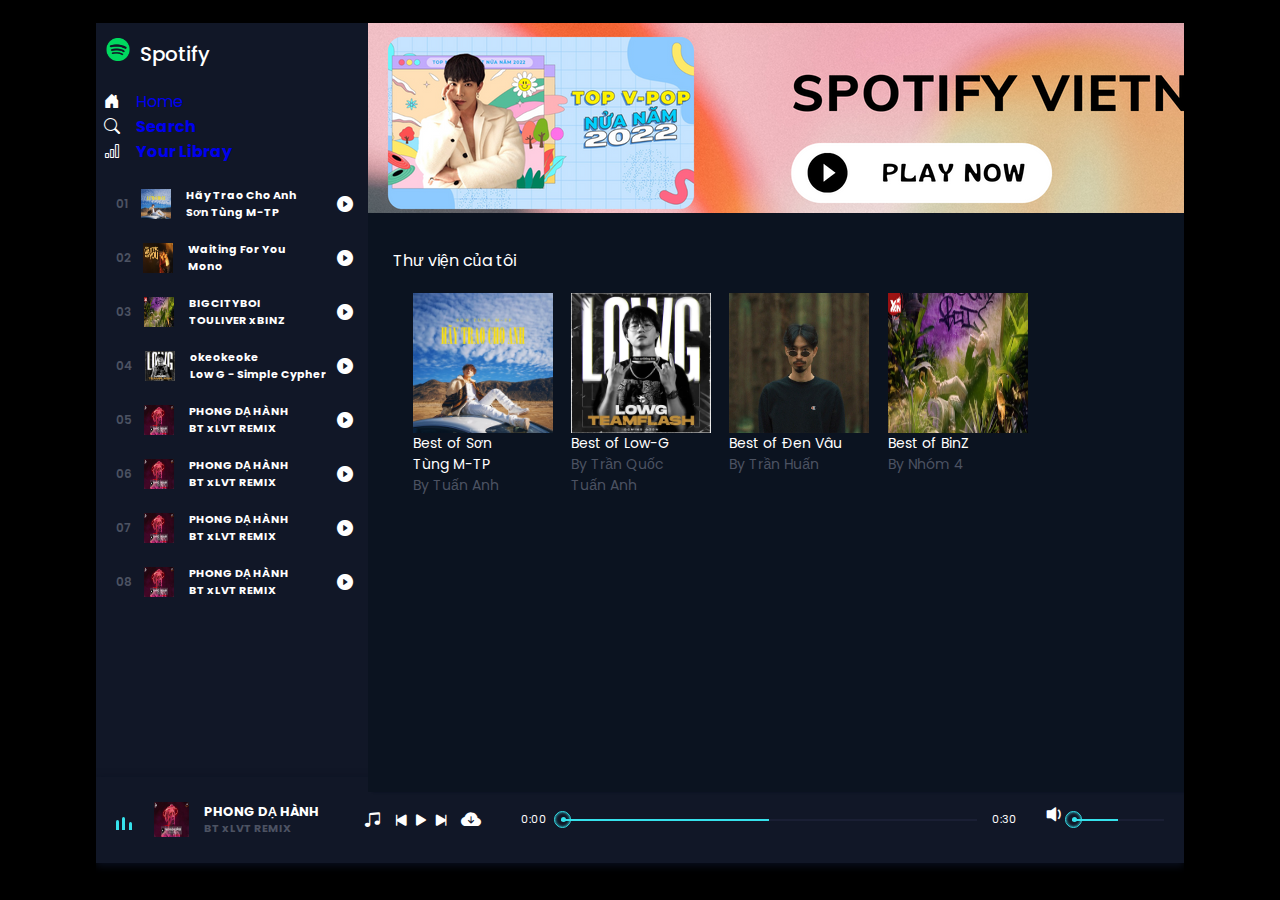
==== thuvien.html @ 633dd941 "Add files via upload" ====
<html lang="">
    <head>  
    <meta charset="UTF-8">
    <meta name="viewport" content="width=device-width, initial-scale=1.0">
    <meta http-equiv="X-UA-Compatible" content="IE=edge">

    <link rel="preconnect" href="https://fonts.googleapis.com">
    <link rel="preconnect" href="https://fonts.gstatic.com" crossorigin>
    <link rel="stylesheet" href="https://cdn.jsdelivr.net/npm/bootstrap-icons@1.8.3/font/bootstrap-icons.css">
    <link rel="preconnect" href="https://fonts.googleapis.com">
    <link rel="preconnect" href="https://fonts.gstatic.com" crossorigin>
    <link href="https://fonts.googleapis.com/css2?family=Poppins:ital,wght@0,300;0,500;0,600;1,200;1,400;1,500&display=swap" rel="stylesheet">
    <link rel="stylesheet" href="./thuvien.css">
    <title>Music App</title>
    </head>
 <body>
    <header>
        <div class="menu_side">
            <h1><img src="img/home.png" alt="">Spotify</h1>   
            <div class="Spotify Free">
                <h4 class="active"></h4><span></span>&ensp;<i class="bi bi-house-door-fill"></i><a href="baitaplon1.html">&emsp;Home</a></h4>
            </br>
                <h4><span></span>&ensp;<i class="bi bi-search"></i><a href="timkiem.html">&emsp;Search</a></h4>
                <h4><span></span>&ensp;<i class="bi bi-bar-chart"></i><a href="thuvien.html">&emsp;Your Libray</a></h4>

            </div> 
            <div class="menu_song">
                <li class="songItem">
                    <span>01&emsp;</span>
                    <img src="img/1.jpg" alt=""> 
                    <h5> Hãy Trao Cho Anh <br><div class="subtitle">Sơn Tùng M-TP</div>
                    </h5>
                    <i class="bi playlistPlay bi-play-circle-fill" id="1"></i>
                </li>
    
                <li class="songItem">
                    <span>02&emsp;</span>
                    <img src="img/maxresdefault.jpg" alt=""> 
                    <h5> Waiting For You<br><div class="subtitle">Mono</div>
                    </h5>
                    <i class="bi playlistPlay bi-play-circle-fill" id="2"></i>
                </li>

                <li class="songItem">
                    <span>03&emsp;</span>
                    <img src="img/img/3.jpg" alt=""> 
                    <h5> BIGCITYBOI <br><div class="subtitle">TOULIVER x BINZ</div>
                    </h5>
                    <i class="bi playlistPlay bi-play-circle-fill" id="3"></i>
                </li>

                <li class="songItem">
                    <span>04&emsp;</span>
                    <img src="img/4.jpg" alt=""> 
                    <h5>  okeokeoke <br><div class="subtitle">Low G - Simple Cypher</div>
                    </h5>
                    <i class="bi playlistPlay bi-play-circle-fill" id="4"></i>
                </li>

                <li class="songItem">
                    <span>05&emsp;</span>
                    <img src="img/maxresdefault (1).jpg" alt=""> 
                    <h5> PHONG DẠ HÀNH <br><div class="subtitle">BT x LVT REMIX</div>
                    </h5>
                    <i class="bi playlistPlay bi-play-circle-fill" id="5"></i>
                </li>
                
                <li class="songItem">
                    <span>06&emsp;</span>
                    <img src="img/maxresdefault (1).jpg" alt=""> 
                    <h5> PHONG DẠ HÀNH <br><div class="subtitle">BT x LVT REMIX</div>
                    </h5>
                    <i class="bi playlistPlay bi-play-circle-fill" id="6"></i>
                </li>

                <li class="songItem">
                    <span>07&emsp;</span>
                    <img src="img/maxresdefault (1).jpg" alt=""> 
                    <h5> PHONG DẠ HÀNH <br><div class="subtitle">BT x LVT REMIX</div>
                    </h5>
                    <i class="bi playlistPlay bi-play-circle-fill" id="7"></i>
                </li>

                <li class="songItem">
                    <span>08&emsp;</span>
                    <img src="img/maxresdefault (1).jpg" alt=""> 
                    <h5> PHONG DẠ HÀNH <br><div class="subtitle">BT x LVT REMIX</div>
                    </h5>
                    <i class="bi playlistPlay bi-play-circle-fill" id="8"></i>
                </li>
                <li class="songItem">
                    <span>09&emsp;</span>
                    <img src="img/maxresdefault (1).jpg" alt=""> 
                    <h5> PHONG DẠ HÀNH <br><div class="subtitle">BT x LVT REMIX</div>
                    </h5>
                    <i class="bi playlistPlay bi-play-circle-fill" id="9"></i>
                </li>
                <li class="songItem">
                    <span>10&emsp;</span>
                    <img src="img/maxresdefault (1).jpg" alt=""> 
                    <h5> PHONG DẠ HÀNH <br><div class="subtitle">BT x LVT REMIX</div>
                    </h5>
                    <i class="bi playlistPlay bi-play-circle-fill" id="10"></i>
                </li>
                <li class="songItem">
                    <span>11&emsp;</span>
                    <img src="img/maxresdefault (1).jpg" alt=""> 
                    <h5> PHONG DẠ HÀNH <br><div class="subtitle">BT x LVT REMIX</div>
                    </h5>
                    <i class="bi playlistPlay bi-play-circle-fill" id="11"></i>
                </li>
                <li class="songItem">
                    <span>12&emsp;</span>
                    <img src="img/maxresdefault (1).jpg" alt=""> 
                    <h5> PHONG DẠ HÀNH <br><div class="subtitle">BT x LVT REMIX</div>
                    </h5>
                    <i class="bi playlistPlay bi-play-circle-fill" id="12"></i>
                </li>
                <li class="songItem">
                    <span>13&emsp;</span>
                    <img src="img/maxresdefault (1).jpg" alt=""> 
                    <h5> PHONG DẠ HÀNH <br><div class="subtitle">BT x LVT REMIX</div>
                    </h5>
                    <i class="bi playlistPlay bi-play-circle-fill" id="13"></i>
                </li>
                <li class="songItem">
                    <span>14&emsp;</span>
                    <img src="img/maxresdefault (1).jpg" alt=""> 
                    <h5> PHONG DẠ HÀNH <br><div class="subtitle">BT x LVT REMIX</div>
                    </h5>
                    <i class="bi playlistPlay bi-play-circle-fill" id="14"></i>
                </li>
                  <li class="songItem">
                    <span>15&emsp;</span>
                    <img src="img/maxresdefault (1).jpg" alt=""> 
                    <h5> PHONG DẠ HÀNH <br><div class="subtitle">BT x LVT REMIX</div>
                    </h5>
                    <i class="bi playlistPlay bi-play-circle-fill" id="15"></i>
                </li>
            </div>

        </div>
        <div class="song_side">
            <br><br><br><br><br><br><br><br><br>
            <div id="mylibrary">
            <p>Thư viện của tôi</p>
            <div id="bai1">
                <img src="Hay-Trao-Cho-Anh.jpg">
                <p>Best of Sơn Tùng M-TP</p>
                <span>By Tuấn Anh</span>
        </div>
        <div id="bai2">
            <img src="img/4.jpg">
            <p>Best of Low-G</p>
            <span>By Trần Quốc Tuấn Anh</span>
    </div>
    <div id="bai3">
        <img src="img/denvau.png">
        <p>Best of Đen Vâu</p>
        <span>By Trần Huấn</span>
</div>
<div id="bai4">
    <img src="img/img/3.jpg">
    <p>Best of BinZ</p>
    <span>By Nhóm 4</span>
</div>
        </div>
        </div>
        <div class="master_play">
            <div class="wave">
                <div class="wave1"></div>
                <div class="wave1"></div>
                <div class="wave1"></div> 
            </div>
            <img src="img/maxresdefault (1).jpg"alt=""id="poster_master_play">
            <h5 id="title">
                PHONG DẠ HÀNH
                <div class="subtitle">BT x LVT REMIX</div>
            </h5>
               <div class="icon">
                   <i class="bi shuffle bi-music-note-beamed">next</i>
                   <i class="bi bi-skip-start-fill"></i>
                   <i class="bi bi-play-fill"></i>
                   <i class="bi bi-skip-end-fill"></i>
                   <i class="bi bi-cloud-arrow-down-fill" id="download_music"></i>
               </div>
               <span id="currentStart">0:00</span> 
               <div class="bar">
                <input type="range" name="" id="seek" min="0"max="100">
                <div class="bar2" id="bar2"></div>
                <div class="dot"></div>
               </div>   
               <span id="currentEnd">0:30</span> 
               <div class="vol">
                <i class="bi bi-volume-down-fill" id="vol_icon"></i>
                <input type="range"min="0"max="100"id="vol">
                <div class="bar2" id="bar2"></div>
                <div class="vol_bar"></div>
                <div class="dot"id="vol_dot"></div>

               </div>   
        </div>  
    </header>
    <script src="baitaplon1.js"></script>

 </body>
</html>
---- thuvien.css ----
*{
    padding:0%;
    margin: 0%;
    box-sizing: border-box;

}
/* Tao nen gia dien */
body{
    font-family: 'Poppins',sans-serif ;
    width: 100%;
    height: 100vh;
    background-color: #000000;
    /* Su dung 2 lenh cuoi can chinh khung giua */
    display: grid;
    place-items: center ;
}
/* Tao khung */
header{
    position: relative;
    width: 85%;
    height: 95%;
   /* border: 1px solid #fff ;*/
    display: flex;
    flex-wrap: wrap;
    overflow: hidden;
}
header .menu_side,
.song_side{
    width: 25%;
    height: 90%;
    /*border: 1px solid #fff;*/
    background-color: #111727;
    box-shadow: 5px 0px 2px #090f1f;
    color: #fff;
}
header .song_side{
    width: 75%;
    background-color: #0b1320;
}
header .master_play{
    width:100%;
    height: 10%;
    /*border: 1px solid #fff ; */
    background-color: #111727;
    box-shadow: 0px 3px 8px #090f1f;
    margin-top: -30px;
}
header .menu_side h1{
    font-size: 20px;
    margin: 15px 0px 20px;
    font-weight: 500;
}
header .menu_side .playlist{
    margin: 40px 0px 0px 20px;
}
header .menu_side .playlist h1{
    font-size: 14px ;
    font-weight: 400;
    padding-bottom: 10px;   
    color: #4c5262;
    cursor: pointer;
    display: flex;
    align-items: center;
    transition: .3s linear;
}
header .menu_side .playlist h4:hover{
    color: #fff;
}
header .menu_side .playlist h4 span{
   position: relative;
   margin-right: 35px;
}

header .menu_side .playlist h4 span::before{
    content:'';
    position:absolute;
    width:4px;
    height:4px;
    border: 2px solid #4c5262;
    border-radius: 50%;
    top: -4px;
    transition: .3s linear;    
}
header .menu_side .playlist h4:hover span::before{
   border: 2px  solid #fff;
 }
header .menu_side .playlist h4.bi{
   display: none ;
}
header .menu_side .playlist .active{
    display: #36e2ec;
}
header .menu_side .playlist .active span{
    display: none ;
}
header .menu_side .playlist .active .bi{
    display: flex;
    margin-right: 20px;
}
header .menu_side .menu_song{
    width: 100%;
    height: 420px;
    /*border: 1px solid #fff;*/
    margin-top: 18px;
    overflow: auto;
}
header .menu_side .menu_song::-webkit-scrollbar{
    display: none ;
}

header .menu_side .menu_song  li{
   list-style-type: none;
   position:relative;
   padding: 5px 0px 5px 20px;   
   display: flex;
   align-items:center;
   margin-bottom: 10px;
   cursor: pointer;
   transition: .3s linear;
}
header .menu_side .menu_song li:hover{
   background:  rgb(105, 105 , 105, .1 );
 }  
header .menu_side .menu_song li span{
  font-size: 12px  ;
  font-weight:  600;
  color: #4c5262;
}
header .menu_side .menu_song li img{
    width: 30px;
    height:30px
}  
header .menu_side .menu_song li  h5{
    font-size: 11px;
    margin-left: 15px;
    width: 170px;
   /* border: 1px solid #fff;*/
    overflow: hidden;
    text-overflow: ellipsis;
    white-space: nowrap;
}  
header .menu_side .menu_song li  h5.subtitle{
  font-size: 9px;
  color: #4c5262;

} 
header .menu_side .menu_song li  .bi{
  position: absolute;
    right: 15px;
  } 

a{

    text-decoration: none;
}

header .master_play{
    display:flex ;
    align-items: center;
    padding: 0px 20px;
} 

header .master_play .wave{
    width: 30px;
    height: 30px;
   /* border: 1px solid #fff;*/
    padding-bottom: 5px;
    display: flex;
    align-items: flex-end;
    margin-right: 10px;
} 
h1 img{
    width: 44px;
}

header .master_play .wave .wave1{
   width: 3px;
   height: 10px;
   background:#36e2ec;
   margin-right: 3px;
   border-radius: 10px 10px 0px 0px;
   animation:unset;

} 
header .master_play .wave .wave1:nth-child(2){
    height: 13px;
    margin-right: 3.5px;
    animation-delay: .4s;
} 
header .master_play .wave .wave1:nth-child(3){
    height: 8px;
    animation-delay: .8s;
} 

/*javascript classes*/

header .master_play .active1.wave1{
  animation:  wave .5 linear infinite;
} 

header .master_play .active1 .wave1:nth-child(2){
    animation-delay: .4s;
} 
header .master_play .active1 .wave1:nth-child(3){
    animation-delay: .8s;
} 

@keyframes wave{
    0%{
         height: 10px;
    }
    50%{
        height: 15px;
    }
    100%{
        height: 10px;
    }
}
header .master_play img{
    width: 35px;
    height: 35px;
}
header .master_play h5{
   width: 130px;
  /* border: 1px solid #fff;*/
   margin-left: 15px; 
   color: #fff;
   line-height: 17px;
   overflow: hidden;
   text-overflow: ellipsis;
   white-space: nowrap;
   font-size: 13px;
}
header .master_play h5 .subtitle{
    font-size: 11px;
    color: #4c5262;
    width: 100%;
    overflow: hidden;
    text-overflow: ellipsis;
    white-space: nowrap;
    
}
header .master_play .icon{
    font-size: 20px;
    color: #fff;
    margin: 0px 20px 0px 40px;
    outline: none;
    display: flex;
    align-items: center;  
}
header .master_play .icon .bi{
 cursor: pointer;
 outline: none; 
}
header .master_play .icon .shuffle{
    font-size: 17px;
    margin-right: 10px;
    width: 17.5px;
    overflow: hidden;
    display: flex;
    align-items: center;   
}
header .master_play .icon #download_music{
     font-size: 20px;
     margin-left: 10px;
}
header .master_play .icon .bi.wave1:nth-child(3){
    border: 1px solid rgb(105, 105 , 105, .1 );
    border-radius: 50%;
    padding: 1px 5px 0px 7px;
    margin: 0px 5px;
}
header .master_play span{
    color: #fff;
    width: 32px;
    /*border: 1px solid #fff;*/
    font-size: 11px;
    font-weight: 400;
}
header .master_play #currentStart{
   margin: 0px 0px 0px 20px;
}
header .master_play .bar{
    position: relative;
    width: 43%;
    height: 2px;
    background: rgb(105, 105 , 170, .1 );
    margin: 0px 15px 0px 10px ;
 }
 header .master_play .bar .bar2{
   position: absolute;
   background: #36e2ec;
   width: 50%;
   height: 100%;
   top:0;
   transition: 1s linear ;
 }
 header .master_play .bar .dot{
   position: absolute;
   width: 5px;
   height: 5px;
   background: #36e2ec;
   border-radius: 50%;
   left: 0%;
   top: -1.5px;
   transition: 1s linear;
}
header .master_play .bar .dot::before{
   content: '';
   position: absolute;
   width: 15px;
   height: 15px;
   border: 1px solid #36e2ec;
   border-radius: 50%;
   left: -7px;
   top: -6.5px;
   box-shadow: inset 0px 0px 3px #36e2ec;
}
header .master_play .bar input{
    position: absolute;
    width: 100%;
    top: -7px;
    left: 0px;
    cursor: pointer;
    z-index: 99999999999999999999999999999999999999999;
    /*transition:  3s linear;*/
    opacity: 0;
 }
header .master_play .vol{
    position: relative;
    width: 100px;
    height: 2px;
    background: rgb(105, 105 , 170, .1 ); 
    margin-left: 50px; 
}
header .master_play .vol .bi{
   position: relative;
   color: #fff;
   font-size: 25px;
   top: -17px;
   left: -30px;
}
header .master_play .vol input{
    position:absolute;
    width: 100%;
    top: -6px;
    left: 0;
    cursor: pointer;
    z-index: 999999999999999999999999999999999999;
    opacity: 0;
}
header .master_play .vol .vol_bar{
   position:absolute;
   background: #36e2ec;
   width: 50%;
   height: 100%;
   top: 0;
   transition: 1s linear
}
header .master_play .vol .dot{
    position: absolute;
    width: 5px;
    height: 5px;
    background: #36e2ec;
    border-radius: 50%;
    left: 0%;
    top: -1.5px;
    transition: 1s linear

}

header .master_play .vol .dot::before{
  content: '';
  position: absolute;
  width: 15px;
  height: 15px;
  border: 1px solid #36e2ec;
  border-radius: 50%;
  left: -7px;
  top: -6.5px;
  box-shadow: inset 0px 0px 3px #36e2ec;
}
header .song_side{
    
    z-index: 2;
}
header .song_side::before{
    content: '';
    position: absolute;
    width: 100%;
    height: 190px;
    background-image: url('img/bg.png');
    background-repeat: no-repeat ;
    z-index: -1;
}
#mylibrary{
    padding-left: 25px ;
    width:100%;
}
div[id^='bai']{
    padding: 20px 20px 20px 20px;
    width: 20%;
    float: left;
    font-size: 14px;
}
div[id^='bai'] span {
    font-size: 14px;
    color:#4c5262;
}
#mylibrary img{
    width : 140px;
    height : 140px;
}
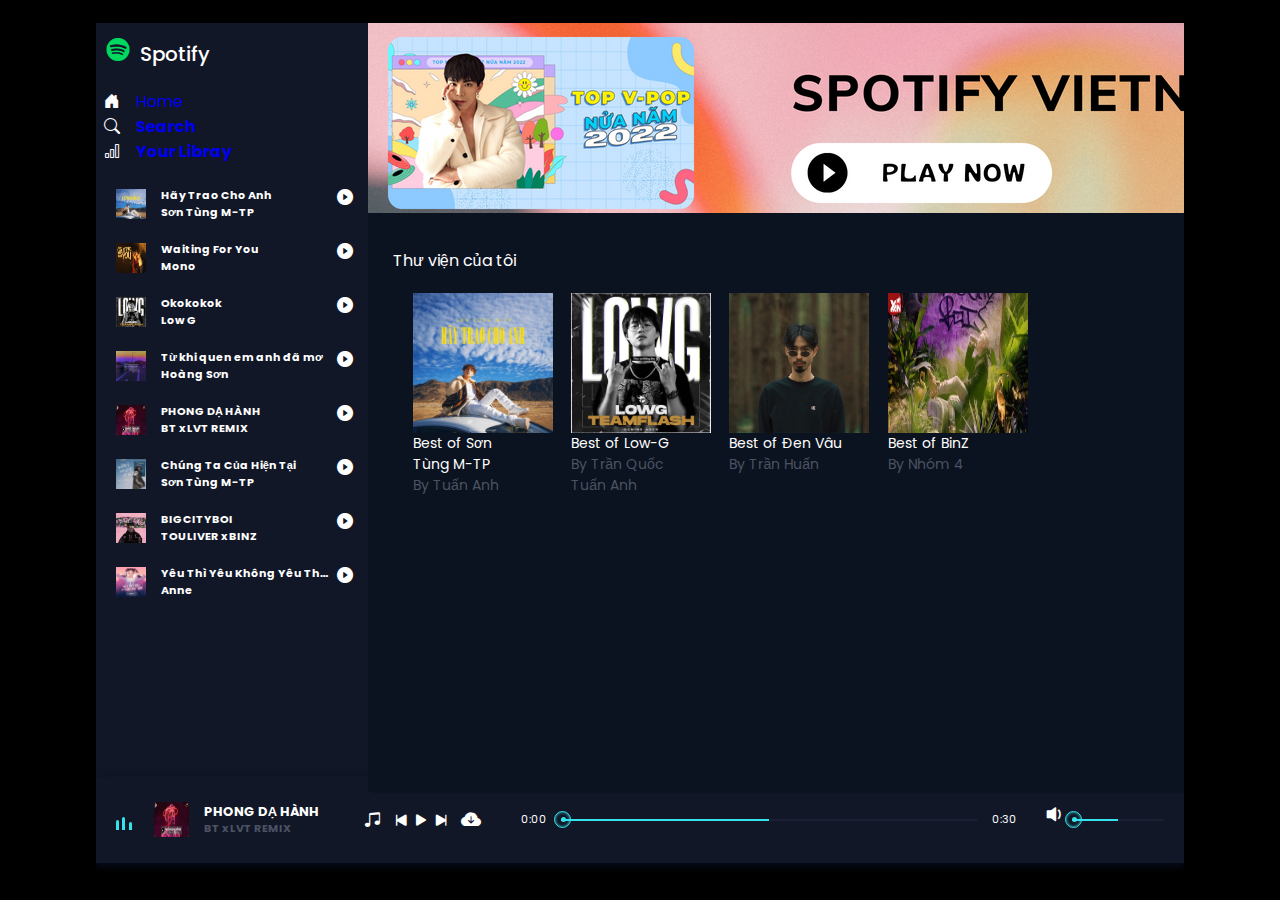
==== commit bfc9feda: "Add files via upload" ====
--- a/thuvien.html
+++ b/thuvien.html
@@ -26,116 +26,78 @@
             </div> 
             <div class="menu_song">
                 <li class="songItem">
-                    <span>01&emsp;</span>
-                    <img src="img/1.jpg" alt=""> 
-                    <h5> Hãy Trao Cho Anh <br><div class="subtitle">Sơn Tùng M-TP</div>
+                    <div class="img_play">
+                       <img src="img/1.jpg" alt=""> 
+                        <i class="bi playlistPlay bi-play-circle-fill" id="1"></i>   
+                    </div>
+                    <h5> Hãy Trao Cho Anh <br>
+                        <div class="subtitle">Sơn Tùng M-TP</div>
                     </h5>
-                    <i class="bi playlistPlay bi-play-circle-fill" id="1"></i>
-                </li>
-    
-                <li class="songItem">
-                    <span>02&emsp;</span>
-                    <img src="img/maxresdefault.jpg" alt=""> 
-                    <h5> Waiting For You<br><div class="subtitle">Mono</div>
-                    </h5>
-                    <i class="bi playlistPlay bi-play-circle-fill" id="2"></i>
-                </li>
+                </li>  
 
                 <li class="songItem">
-                    <span>03&emsp;</span>
-                    <img src="img/img/3.jpg" alt=""> 
-                    <h5> BIGCITYBOI <br><div class="subtitle">TOULIVER x BINZ</div>
+                    <div class="img_play">
+                       <img src="img/2.jpg" alt=""> 
+                        <i class="bi playlistPlay bi-play-circle-fill" id="2"></i>   
+                    </div>
+                    <h5> Waiting For You <br>
+                        <div class="subtitle">Mono</div>
                     </h5>
-                    <i class="bi playlistPlay bi-play-circle-fill" id="3"></i>
-                </li>
+                </li>  
+
 
                 <li class="songItem">
-                    <span>04&emsp;</span>
-                    <img src="img/4.jpg" alt=""> 
-                    <h5>  okeokeoke <br><div class="subtitle">Low G - Simple Cypher</div>
+                    <div class="img_play">
+                       <img src="img/4.jpg" alt=""> 
+                        <i class="bi playlistPlay bi-play-circle-fill" id="3"></i>   
+                    </div>
+                    <h5>Okokokok <br>
+                        <div class="subtitle">Low G</div>
                     </h5>
-                    <i class="bi playlistPlay bi-play-circle-fill" id="4"></i>
-                </li>
+                </li>   <li class="songItem">
+                    <div class="img_play">
+                       <img src="img/9.jpg" alt=""> 
+                        <i class="bi playlistPlay bi-play-circle-fill" id="1"></i>   
+                    </div>
+                    <h5> Từ khi quen em anh đã mơ <br>
+                        <div class="subtitle">Hoàng Sơn</div>
+                    </h5>
+                </li>   <li class="songItem">
+                    <div class="img_play">
+                       <img src="img/5.jpg" alt=""> 
+                        <i class="bi playlistPlay bi-play-circle-fill" id="1"></i>   
+                    </div>
+                    <h5> PHONG DẠ HÀNH <br>
+                        <div class="subtitle">BT x LVT REMIX</div>
+                    </h5>
+                </li>   <li class="songItem">
+                    <div class="img_play">
+                       <img src="img/7.jpg" alt=""> 
+                        <i class="bi playlistPlay bi-play-circle-fill" id="1"></i>   
+                    </div>
+                    <h5> Chúng Ta Của Hiện Tại <br>
+                        <div class="subtitle">Sơn Tùng M-TP</div>
+                    </h5>
+                </li> 
+                
+                <li class="songItem">
+                    <div class="img_play">
+                       <img src="img/3.jpg" alt=""> 
+                        <i class="bi playlistPlay bi-play-circle-fill" id="1"></i>   
+                    </div>
+                    <h5>BIGCITYBOI <br>
+                        <div class="subtitle">TOULIVER x BINZ</div>
+                    </h5>
+                </li>  
 
                 <li class="songItem">
-                    <span>05&emsp;</span>
-                    <img src="img/maxresdefault (1).jpg" alt=""> 
-                    <h5> PHONG DẠ HÀNH <br><div class="subtitle">BT x LVT REMIX</div>
+                    <div class="img_play">
+                       <img src="img/10.jpg" alt=""> 
+                        <i class="bi playlistPlay bi-play-circle-fill" id="1"></i>   
+                    </div>
+                    <h5> Yêu Thì Yêu Không Yêu Thì Yêu <br>
+                        <div class="subtitle">Anne</div>
                     </h5>
-                    <i class="bi playlistPlay bi-play-circle-fill" id="5"></i>
-                </li>
-                
-                <li class="songItem">
-                    <span>06&emsp;</span>
-                    <img src="img/maxresdefault (1).jpg" alt=""> 
-                    <h5> PHONG DẠ HÀNH <br><div class="subtitle">BT x LVT REMIX</div>
-                    </h5>
-                    <i class="bi playlistPlay bi-play-circle-fill" id="6"></i>
-                </li>
-
-                <li class="songItem">
-                    <span>07&emsp;</span>
-                    <img src="img/maxresdefault (1).jpg" alt=""> 
-                    <h5> PHONG DẠ HÀNH <br><div class="subtitle">BT x LVT REMIX</div>
-                    </h5>
-                    <i class="bi playlistPlay bi-play-circle-fill" id="7"></i>
-                </li>
-
-                <li class="songItem">
-                    <span>08&emsp;</span>
-                    <img src="img/maxresdefault (1).jpg" alt=""> 
-                    <h5> PHONG DẠ HÀNH <br><div class="subtitle">BT x LVT REMIX</div>
-                    </h5>
-                    <i class="bi playlistPlay bi-play-circle-fill" id="8"></i>
-                </li>
-                <li class="songItem">
-                    <span>09&emsp;</span>
-                    <img src="img/maxresdefault (1).jpg" alt=""> 
-                    <h5> PHONG DẠ HÀNH <br><div class="subtitle">BT x LVT REMIX</div>
-                    </h5>
-                    <i class="bi playlistPlay bi-play-circle-fill" id="9"></i>
-                </li>
-                <li class="songItem">
-                    <span>10&emsp;</span>
-                    <img src="img/maxresdefault (1).jpg" alt=""> 
-                    <h5> PHONG DẠ HÀNH <br><div class="subtitle">BT x LVT REMIX</div>
-                    </h5>
-                    <i class="bi playlistPlay bi-play-circle-fill" id="10"></i>
-                </li>
-                <li class="songItem">
-                    <span>11&emsp;</span>
-                    <img src="img/maxresdefault (1).jpg" alt=""> 
-                    <h5> PHONG DẠ HÀNH <br><div class="subtitle">BT x LVT REMIX</div>
-                    </h5>
-                    <i class="bi playlistPlay bi-play-circle-fill" id="11"></i>
-                </li>
-                <li class="songItem">
-                    <span>12&emsp;</span>
-                    <img src="img/maxresdefault (1).jpg" alt=""> 
-                    <h5> PHONG DẠ HÀNH <br><div class="subtitle">BT x LVT REMIX</div>
-                    </h5>
-                    <i class="bi playlistPlay bi-play-circle-fill" id="12"></i>
-                </li>
-                <li class="songItem">
-                    <span>13&emsp;</span>
-                    <img src="img/maxresdefault (1).jpg" alt=""> 
-                    <h5> PHONG DẠ HÀNH <br><div class="subtitle">BT x LVT REMIX</div>
-                    </h5>
-                    <i class="bi playlistPlay bi-play-circle-fill" id="13"></i>
-                </li>
-                <li class="songItem">
-                    <span>14&emsp;</span>
-                    <img src="img/maxresdefault (1).jpg" alt=""> 
-                    <h5> PHONG DẠ HÀNH <br><div class="subtitle">BT x LVT REMIX</div>
-                    </h5>
-                    <i class="bi playlistPlay bi-play-circle-fill" id="14"></i>
-                </li>
-                  <li class="songItem">
-                    <span>15&emsp;</span>
-                    <img src="img/maxresdefault (1).jpg" alt=""> 
-                    <h5> PHONG DẠ HÀNH <br><div class="subtitle">BT x LVT REMIX</div>
-                    </h5>
-                    <i class="bi playlistPlay bi-play-circle-fill" id="15"></i>
                 </li>
             </div>
 
